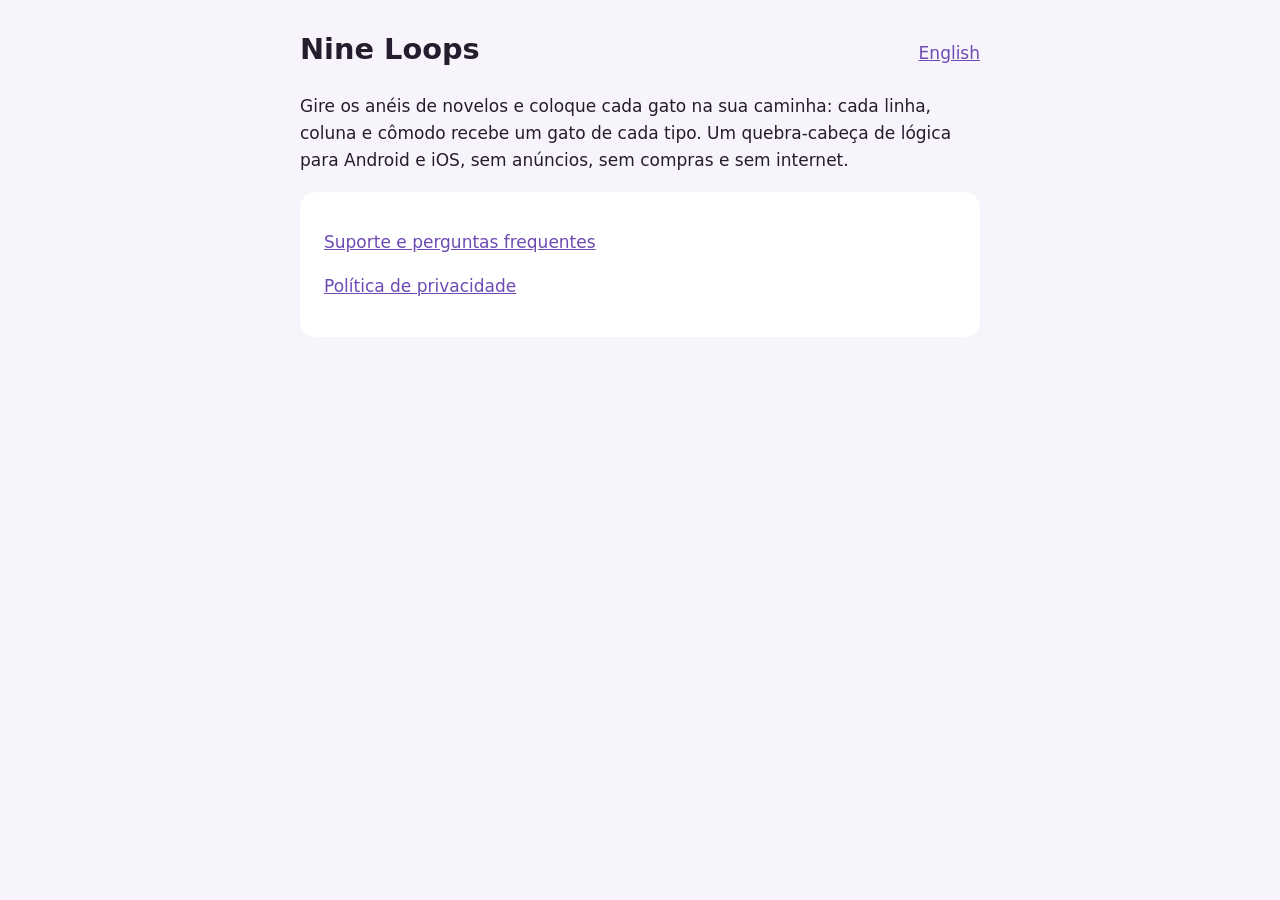
==== index.html @ 545e9c2b "Add the home, privacy policy and support pages in Portuguese and English Co-Authored-By: Claude Opus" ====
<!doctype html>
<html lang="pt-BR">
<head>
  <meta charset="utf-8">
  <meta name="viewport" content="width=device-width, initial-scale=1">
  <title>Nine Loops</title>
  <meta name="description" content="Nine Loops: um quebra-cabeça de gatos, novelos e anéis para Android e iOS.">
  <link rel="stylesheet" href="style.css">
</head>
<body>
<main>
  <header>
    <h1>Nine Loops</h1>
    <nav><a href="index-en.html" hreflang="en">English</a></nav>
  </header>
  <p>Gire os anéis de novelos e coloque cada gato na sua caminha: cada linha, coluna e cômodo recebe um gato de cada tipo. Um quebra-cabeça de lógica para Android e iOS, sem anúncios, sem compras e sem internet.</p>
  <div class="card">
    <p><a href="suporte.html">Suporte e perguntas frequentes</a></p>
    <p><a href="privacidade.html">Política de privacidade</a></p>
  </div>
</main>
</body>
</html>
---- style.css ----
:root { --bg: #f7f5fb; --text: #241d2e; --muted: #5d536b; --accent: #6d4bb3; --card: #ffffff; }
@media (prefers-color-scheme: dark) { :root { --bg: #1f1928; --text: #f1edf7; --muted: #b9afc7; --accent: #b79cf2; --card: #2b2337; } }
* { box-sizing: border-box; }
body { margin: 0; background: var(--bg); color: var(--text); font: 17px/1.6 system-ui, -apple-system, "Segoe UI", Roboto, sans-serif; }
main { max-width: 720px; margin: 0 auto; padding: 32px 20px 64px; }
header { display: flex; justify-content: space-between; align-items: baseline; gap: 16px; flex-wrap: wrap; }
h1 { font-size: 1.8rem; line-height: 1.25; margin: 0 0 8px; }
h2 { font-size: 1.2rem; margin: 32px 0 8px; }
p, li { color: var(--text); }
.muted { color: var(--muted); font-size: 0.95rem; }
a { color: var(--accent); }
nav a { margin-left: 12px; }
.card { background: var(--card); border-radius: 16px; padding: 20px 24px; margin: 16px 0; }
ul { padding-left: 1.2em; }
.card h2 { margin-top: 0; }
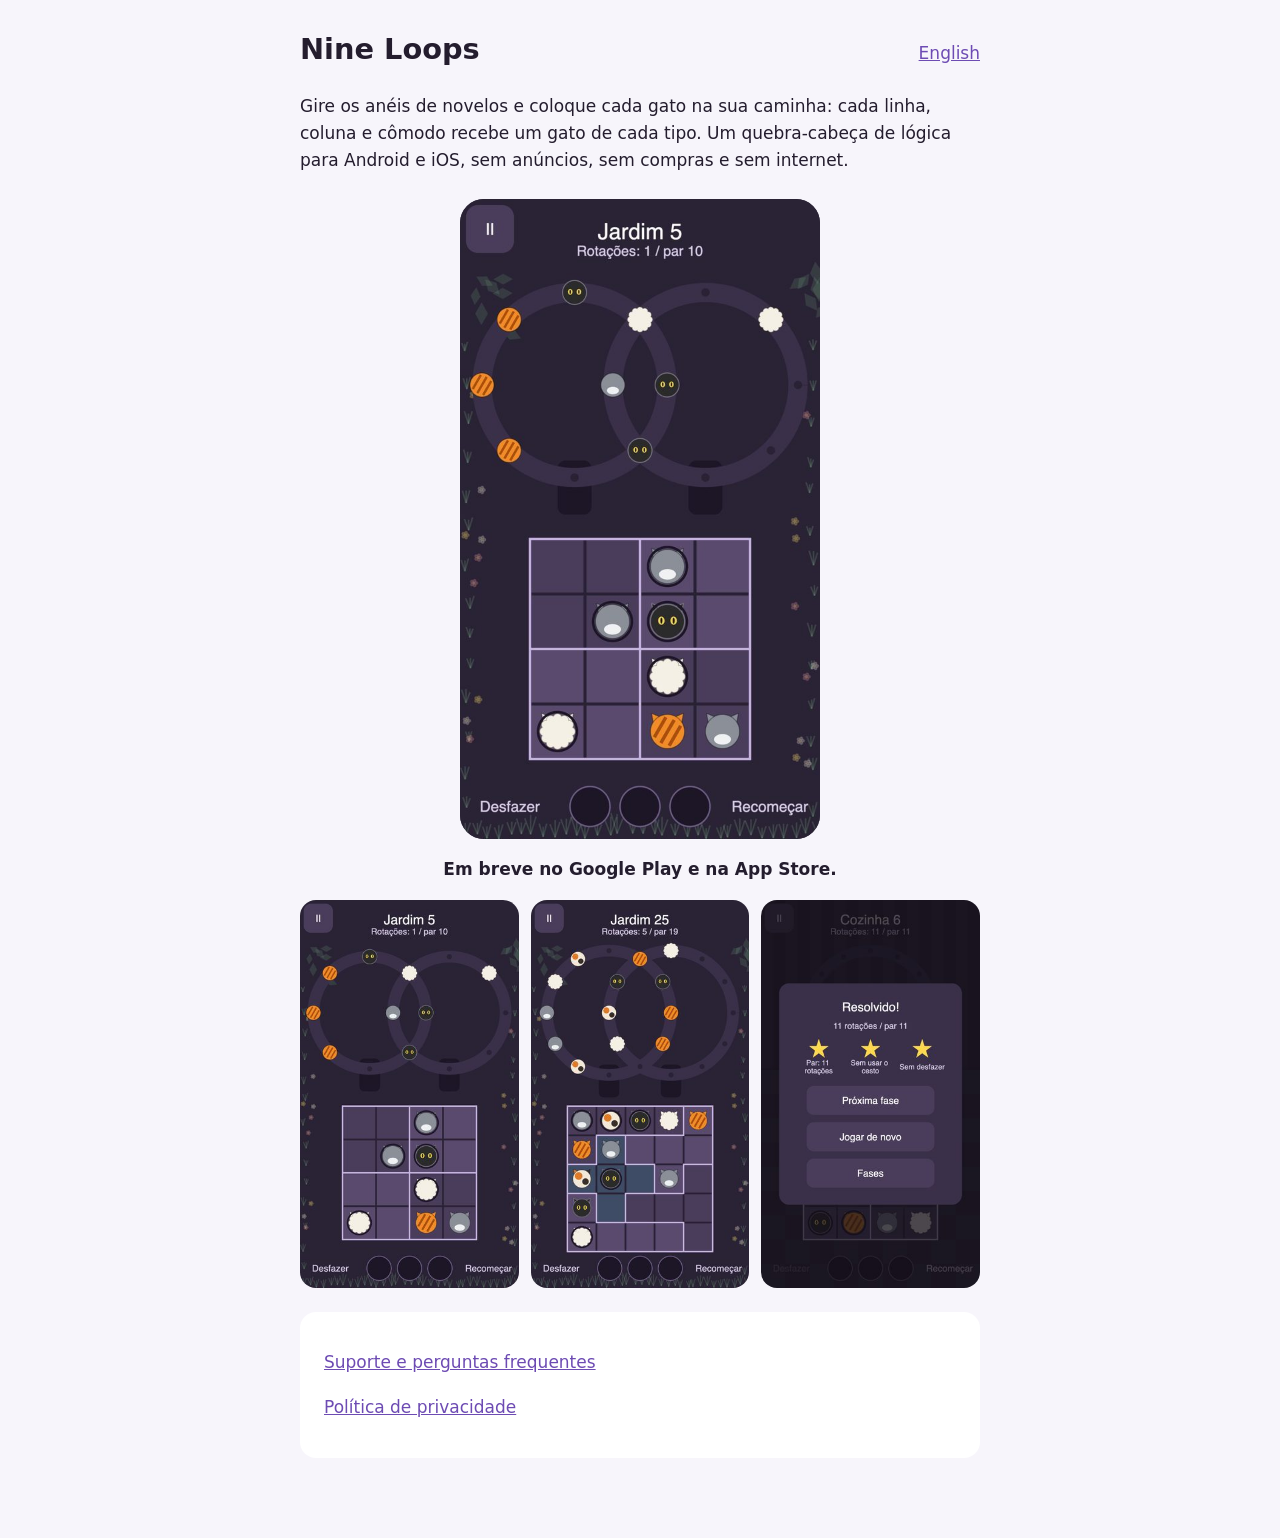
==== commit 288e96ff: "Show the gameplay video and three screenshots on the home pages The Portuguese and English home page" ====
--- a/index.html
+++ b/index.html
@@ -14,6 +14,13 @@
     <nav><a href="index-en.html" hreflang="en">English</a></nav>
   </header>
   <p>Gire os anéis de novelos e coloque cada gato na sua caminha: cada linha, coluna e cômodo recebe um gato de cada tipo. Um quebra-cabeça de lógica para Android e iOS, sem anúncios, sem compras e sem internet.</p>
+  <video class="gameplay" src="media/gameplay-pt-BR.mp4" poster="media/poster-pt-BR.jpg" autoplay muted loop playsinline aria-label="Vídeo: uma fase do Jardim, do início até as três estrelas"></video>
+  <p class="soon">Em breve no Google Play e na App Store.</p>
+  <div class="shots">
+    <img src="media/02-two-rings-pt-BR.jpg" width="360" height="640" alt="Dois anéis de novelos sobre uma grade de caminhas, no Jardim">
+    <img src="media/03-five-by-five-pt-BR.jpg" width="360" height="640" alt="Uma grade 5×5 com gatos nas caminhas">
+    <img src="media/04-results-pt-BR.jpg" width="360" height="640" alt="Fase resolvida com três estrelas">
+  </div>
   <div class="card">
     <p><a href="suporte.html">Suporte e perguntas frequentes</a></p>
     <p><a href="privacidade.html">Política de privacidade</a></p>
--- a/style.css
+++ b/style.css
@@ -13,3 +13,7 @@
 .card { background: var(--card); border-radius: 16px; padding: 20px 24px; margin: 16px 0; }
 ul { padding-left: 1.2em; }
 .card h2 { margin-top: 0; }
+.gameplay { display: block; width: 100%; max-width: 360px; aspect-ratio: 9 / 16; margin: 24px auto 8px; border-radius: 24px; background: #2a2235; }
+.soon { text-align: center; font-weight: 600; }
+.shots { display: grid; grid-template-columns: repeat(3, 1fr); gap: 12px; margin: 16px 0 24px; }
+.shots img { width: 100%; height: auto; border-radius: 16px; background: #2a2235; }
